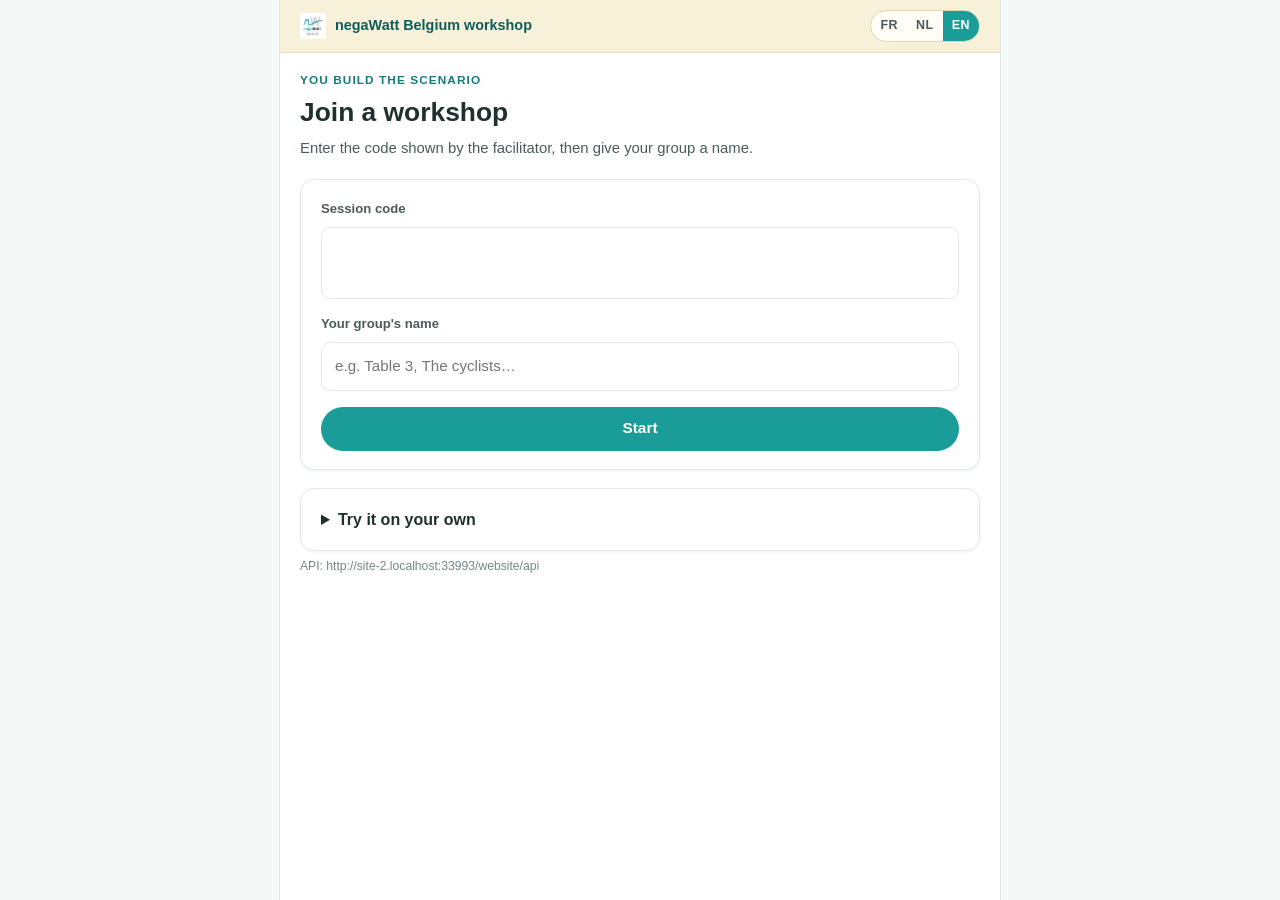
==== website/workshop/index.html @ fb5ac057 "Add the interactive workshop module (inland mobility proof of concept) Turns the read-only hypothesi" ====
<!-- negaWatt Belgium — workshop entry point: join by code, or create a session. -->
<meta charset="utf-8">
<meta name="viewport" content="width=device-width, initial-scale=1, viewport-fit=cover">
<meta name="robots" content="noindex, nofollow">
<title>Atelier négaWatt — négaWatt Belgium workshop</title>
<link rel="stylesheet" href="../assets/css/styles.css">
<link rel="stylesheet" href="../assets/css/workshop.css">

<body class="ws-body">
<div class="ws-shell">

  <div class="ws-topbar">
    <span class="ws-topbar__brand">
      <img src="../assets/img/nW_BE_logo_square.png" alt="négaWatt Belgium">
      <span data-ui="app.title"></span>
    </span>
    <span class="ws-topbar__spacer"></span>
    <div class="ws-lang" id="lang-switch" role="group"></div>
  </div>

  <main class="ws-main">

    <div>
      <p class="ws-eyebrow" data-ui="app.tagline"></p>
      <h1 class="ws-question" data-ui="join.title"></h1>
      <p class="ws-subtitle" data-ui="join.lead"></p>
    </div>

    <div class="ws-panel">
      <div class="ws-field">
        <label for="code" data-ui="join.codeLabel"></label>
        <input class="ws-input ws-code" id="code" maxlength="8" autocapitalize="characters"
               autocomplete="off" spellcheck="false" inputmode="text"
               style="text-align:center">
      </div>
      <div class="ws-field" style="margin-top:14px">
        <label for="name" data-ui="join.groupLabel"></label>
        <input class="ws-input" id="name" maxlength="80" autocomplete="off">
      </div>
      <p class="ws-note ws-note--warn ws-hidden" id="error" style="margin-top:14px"></p>
      <button class="ws-btn" id="btn-join" style="margin-top:16px;width:100%"
              data-ui="join.start"></button>
    </div>

    <details class="ws-panel">
      <summary style="cursor:pointer;font-weight:700" data-ui="join.solo"></summary>
      <p class="ws-help" style="margin-top:10px" data-ui="join.soloHint"></p>
      <div class="ws-field" style="margin-top:10px">
        <label for="solo-topic" data-ui="facil.topic"></label>
        <select class="ws-input" id="solo-topic"></select>
      </div>
      <button class="ws-btn ws-btn--ghost" id="btn-solo"
              style="margin-top:12px;width:100%" data-ui="join.solo"></button>
    </details>

    <p class="ws-help" id="api-note"></p>

  </main>
</div>

<script src="../data/levers_transport.js"></script>
<script src="../data/workshop_content.js"></script>
<script src="../assets/js/workshop/i18n.js"></script>
<script src="../assets/js/workshop/api.js"></script>
<script src="../assets/js/workshop/join.js"></script>
</body>
---- website/assets/css/styles.css ----
/* ==========================================================================
   negaWatt Belgium — Sufficiency hypotheses website
   Single stylesheet. Edit CSS variables below to re-theme the whole site.
   ========================================================================== */

:root {
  /* Brand palette (sampled from the negaWatt Belgium website) */
  --nw-teal:        #1a9c98;
  --nw-teal-dark:   #137c79;
  --nw-teal-darker: #0d5d5b;
  --nw-cream:       #f6f1d8;
  --nw-mint:        #d9ece4;
  --nw-mint-soft:   #eef6f1;

  /* Functional colours */
  --ink:        #20302f;
  --ink-soft:   #4a5b5a;
  --muted:      #768584;
  --line:       #e3e8e6;
  --bg:         #ffffff;
  --bg-alt:     #f4f8f6;

  /* Change badges */
  --down:       #1f9d57;   /* a reduction (good for sufficiency) */
  --down-bg:    #e5f5ec;
  --up:         #c0612a;   /* an increase */
  --up-bg:      #fbeede;
  --flat:       #5a6b6a;
  --flat-bg:    #eceeed;

  /* Layout */
  --maxw:       1120px;
  --radius:     14px;
  --radius-sm:  9px;
  --shadow:     0 1px 2px rgba(13, 93, 91, 0.06), 0 8px 24px rgba(13, 93, 91, 0.08);
  --shadow-sm:  0 1px 3px rgba(13, 93, 91, 0.08);

  --font: "Inter", "Segoe UI", -apple-system, BlinkMacSystemFont, Roboto, Helvetica, Arial, sans-serif;
}

/* ------------------------------ Base ------------------------------------- */
* { box-sizing: border-box; }

html { scroll-behavior: smooth; scroll-padding-top: 130px; }

body {
  margin: 0;
  font-family: var(--font);
  color: var(--ink);
  background: var(--bg);
  line-height: 1.6;
  -webkit-font-smoothing: antialiased;
}

h1, h2, h3, h4 { line-height: 1.25; color: var(--ink); font-weight: 700; }
h1 { font-size: clamp(1.9rem, 4vw, 2.8rem); margin: 0 0 .4em; }
h2 { font-size: clamp(1.5rem, 3vw, 2rem); margin: 1.6em 0 .6em; }
h3 { font-size: 1.2rem; margin: 0 0 .4em; }

a { color: var(--nw-teal-dark); text-decoration: none; }
a:hover { color: var(--nw-teal-darker); text-decoration: underline; }

p { margin: 0 0 1em; }

.container { max-width: var(--maxw); margin: 0 auto; padding: 0 24px; }

.muted { color: var(--muted); }
.small { font-size: .88rem; }
.center { text-align: center; }

/* ------------------------------ Header ----------------------------------- */
.site-header { position: sticky; top: 0; z-index: 50; }

.header-bar {
  background: var(--nw-teal);
  color: #fff;
  text-align: center;
  font-size: .92rem;
  padding: 8px 16px;
}
.header-bar a { color: #fff; font-weight: 600; text-decoration: underline; }

.header-main {
  background: var(--nw-cream);
  border-bottom: 1px solid #e8e1bf;
}
.header-main .container {
  display: flex;
  align-items: center;
  justify-content: space-between;
  gap: 24px;
  min-height: 76px;
}
.brand { display: flex; align-items: center; gap: 12px; }
.brand img { height: 46px; width: auto; display: block; }

.nav { display: flex; align-items: center; gap: 6px; flex-wrap: wrap; }
.nav a {
  color: var(--ink);
  font-weight: 600;
  font-size: .94rem;
  padding: 8px 12px;
  border-radius: 8px;
  text-decoration: none;
  transition: background .15s, color .15s;
}
.nav a:hover { background: rgba(26, 156, 152, .12); color: var(--nw-teal-darker); }
.nav a.active { background: var(--nw-teal); color: #fff; }

.nav-toggle {
  display: none;
  background: none; border: 0; cursor: pointer;
  font-size: 1.6rem; color: var(--ink); padding: 4px 8px;
}

@media (max-width: 820px) {
  .nav-toggle { display: block; }
  .nav {
    display: none;
    position: absolute; left: 0; right: 0; top: 100%;
    flex-direction: column; align-items: stretch;
    background: var(--nw-cream);
    border-bottom: 1px solid #e8e1bf;
    padding: 8px 16px 16px;
    gap: 2px;
  }
  .nav.open { display: flex; }
  .header-main .container { position: relative; }
}

/* ------------------------------ Hero ------------------------------------- */
.hero {
  background: linear-gradient(160deg, var(--nw-mint) 0%, var(--nw-mint-soft) 60%, #fff 100%);
  padding: 64px 0 56px;
  border-bottom: 1px solid var(--line);
}
.hero .eyebrow {
  text-transform: uppercase;
  letter-spacing: .14em;
  font-size: .8rem;
  font-weight: 700;
  color: var(--nw-teal-dark);
  margin-bottom: 12px;
}
.hero p.lead { font-size: 1.2rem; color: var(--ink-soft); max-width: 720px; }

.hero-actions { display: flex; gap: 14px; flex-wrap: wrap; margin-top: 28px; }

/* Sector / page header (lighter than hero) */
.page-head {
  background: linear-gradient(160deg, var(--nw-mint-soft), #fff);
  padding: 48px 0 36px;
  border-bottom: 1px solid var(--line);
}
.page-head .eyebrow {
  text-transform: uppercase; letter-spacing: .14em; font-size: .78rem;
  font-weight: 700; color: var(--nw-teal-dark); margin-bottom: 10px;
}
.page-head p.lead { font-size: 1.1rem; color: var(--ink-soft); max-width: 760px; }

/* ------------------------------ Buttons ---------------------------------- */
.btn {
  display: inline-flex; align-items: center; gap: 8px;
  background: var(--nw-teal); color: #fff;
  font-weight: 600; font-size: .95rem;
  padding: 11px 20px; border-radius: 999px;
  border: 1px solid transparent; cursor: pointer;
  transition: background .15s, transform .05s, box-shadow .15s;
  text-decoration: none;
}
.btn:hover { background: var(--nw-teal-dark); color: #fff; text-decoration: none; box-shadow: var(--shadow-sm); }
.btn:active { transform: translateY(1px); }
.btn.secondary { background: #fff; color: var(--nw-teal-dark); border-color: var(--nw-teal); }
.btn.secondary:hover { background: var(--nw-mint-soft); color: var(--nw-teal-darker); }
.btn .icon { width: 18px; height: 18px; }

/* ------------------------------ Sections --------------------------------- */
section.block { padding: 48px 0; }
section.block.alt { background: var(--bg-alt); border-top: 1px solid var(--line); border-bottom: 1px solid var(--line); }

.section-intro { max-width: 760px; margin-bottom: 8px; }

/* ------------------------------ Sector cards (landing) ------------------- */
.grid { display: grid; gap: 22px; }
.grid.cols-2 { grid-template-columns: repeat(2, 1fr); }
.grid.cols-3 { grid-template-columns: repeat(3, 1fr); }
.grid.cols-4 { grid-template-columns: repeat(4, 1fr); }
@media (max-width: 900px) { .grid.cols-3, .grid.cols-4 { grid-template-columns: repeat(2, 1fr); } }
@media (max-width: 600px) { .grid.cols-2, .grid.cols-3, .grid.cols-4 { grid-template-columns: 1fr; } }

.sector-card {
  display: block;
  background: #fff;
  border: 1px solid var(--line);
  border-radius: var(--radius);
  padding: 26px 24px;
  box-shadow: var(--shadow-sm);
  transition: transform .12s, box-shadow .15s, border-color .15s;
  text-decoration: none; color: inherit;
}
.sector-card:hover {
  transform: translateY(-3px);
  box-shadow: var(--shadow);
  border-color: var(--nw-teal);
  text-decoration: none;
}
.sector-card .sicon {
  width: 52px; height: 52px; border-radius: 12px;
  background: var(--nw-mint); color: var(--nw-teal-dark);
  display: flex; align-items: center; justify-content: center;
  margin-bottom: 16px;
}
.sector-card .sicon svg { width: 28px; height: 28px; }
.sector-card h3 { margin-bottom: 6px; }
.sector-card p { color: var(--ink-soft); margin: 0 0 14px; font-size: .95rem; }
.sector-card .count {
  font-size: .8rem; font-weight: 700; color: var(--nw-teal-dark);
  text-transform: uppercase; letter-spacing: .06em;
}

/* ------------------------------ Sub-nav (in-page anchors) ---------------- */
.subnav {
  position: sticky; top: 130px; z-index: 20;
  background: rgba(255,255,255,.92);
  backdrop-filter: blur(6px);
  border: 1px solid var(--line);
  border-radius: 999px;
  padding: 8px 10px;
  display: flex; gap: 6px; flex-wrap: wrap;
  margin: 22px 0 8px;
  box-shadow: var(--shadow-sm);
}
.subnav a {
  font-size: .85rem; font-weight: 600; color: var(--ink-soft);
  padding: 6px 12px; border-radius: 999px; text-decoration: none;
}
.subnav a:hover { background: var(--nw-mint-soft); color: var(--nw-teal-darker); }

/* ------------------------------ Hypothesis cards ------------------------- */
.hyp-grid { display: grid; grid-template-columns: repeat(2, 1fr); gap: 22px; }
@media (max-width: 860px) { .hyp-grid { grid-template-columns: 1fr; } }

.hyp-card {
  background: #fff;
  border: 1px solid var(--line);
  border-radius: var(--radius);
  padding: 22px 22px 18px;
  box-shadow: var(--shadow-sm);
  scroll-margin-top: 200px;
  display: flex; flex-direction: column;
}
.hyp-card__head { display: flex; align-items: flex-start; gap: 14px; margin-bottom: 6px; }
.hyp-card__icon {
  flex: 0 0 auto;
  width: 44px; height: 44px; border-radius: 10px;
  background: var(--nw-mint); color: var(--nw-teal-dark);
  display: flex; align-items: center; justify-content: center;
}
.hyp-card__icon svg { width: 24px; height: 24px; }
.hyp-card__title { flex: 1; }
.hyp-card__title h3 { margin: 0; font-size: 1.12rem; }
.hyp-card__cat {
  font-size: .74rem; font-weight: 700; text-transform: uppercase;
  letter-spacing: .06em; color: var(--muted);
}

/* The value strip: 2019 -> 2050 with a change badge */
.hyp-values {
  display: flex; align-items: stretch; gap: 10px;
  margin: 14px 0 6px;
}
.val-box {
  flex: 1; text-align: center;
  background: var(--bg-alt);
  border: 1px solid var(--line);
  border-radius: var(--radius-sm);
  padding: 10px 8px;
}
.val-box .yr { font-size: .72rem; font-weight: 700; color: var(--muted); letter-spacing: .04em; }
.val-box .num { font-size: 1.5rem; font-weight: 800; color: var(--ink); line-height: 1.1; }
.val-box .unit { font-size: .74rem; color: var(--ink-soft); }
.val-arrow { display: flex; align-items: center; color: var(--muted); font-size: 1.3rem; }

.badge {
  display: inline-flex; align-items: center; gap: 5px;
  align-self: center;
  font-size: .82rem; font-weight: 800;
  padding: 5px 11px; border-radius: 999px;
  white-space: nowrap;
}
.badge.down { color: var(--down); background: var(--down-bg); }
.badge.up   { color: var(--up);   background: var(--up-bg); }
.badge.flat { color: var(--flat); background: var(--flat-bg); }

.hyp-chart { width: 100%; height: 150px; margin: 8px 0 4px; }

.hyp-card__body { color: var(--ink-soft); font-size: .95rem; }
.hyp-card__body p:last-child { margin-bottom: 0; }

/* Debate / feasibility callout */
.debate {
  margin-top: 14px;
  background: #fbf6ec;
  border: 1px solid #efe2c4;
  border-left: 4px solid #e0a93b;
  border-radius: var(--radius-sm);
  padding: 12px 14px;
  font-size: .9rem; color: #6c5526;
}
.debate strong { color: #8a6a1f; }
.debate .label {
  display: inline-flex; align-items: center; gap: 6px;
  font-weight: 800; text-transform: uppercase; letter-spacing: .05em;
  font-size: .72rem; color: #b07d1c; margin-bottom: 4px;
}

.hyp-card__foot {
  margin-top: 14px; padding-top: 12px; border-top: 1px dashed var(--line);
  display: flex; justify-content: space-between; align-items: center; gap: 10px;
  font-size: .85rem;
}
.hyp-card__foot .ref { color: var(--muted); }
.hyp-card__foot a { font-weight: 600; }

/* ------------------------------ Big sector chart ------------------------- */
.figure {
  background: #fff; border: 1px solid var(--line);
  border-radius: var(--radius); padding: 18px; box-shadow: var(--shadow-sm);
}
.figure h3 { margin-bottom: 4px; }
.figure .fig-note { color: var(--muted); font-size: .85rem; margin-bottom: 10px; }
.figure .plot { width: 100%; height: 360px; }

/* ------------------------------ Callouts / notes ------------------------- */
.note {
  background: var(--nw-mint-soft);
  border: 1px solid var(--line);
  border-left: 4px solid var(--nw-teal);
  border-radius: var(--radius-sm);
  padding: 14px 16px;
}

.stub-banner {
  background: var(--nw-cream);
  border: 1px dashed #d9cf9a;
  border-radius: var(--radius-sm);
  padding: 14px 16px; color: #6f6433; font-size: .92rem;
}

/* ------------------------------ Footer ----------------------------------- */
.site-footer {
  background: var(--nw-teal-darker);
  color: #d7ecea;
  padding: 40px 0 28px;
  margin-top: 56px;
}
.site-footer a { color: #fff; }
.site-footer .container { display: flex; flex-wrap: wrap; gap: 28px; justify-content: space-between; }
.site-footer h4 { color: #fff; font-size: .95rem; margin: 0 0 10px; text-transform: uppercase; letter-spacing: .06em; }
.site-footer ul { list-style: none; margin: 0; padding: 0; }
.site-footer li { margin-bottom: 6px; font-size: .92rem; }
.site-footer .foot-brand img { height: 42px; margin-bottom: 10px; background: #fff; padding: 6px 10px; border-radius: 8px; }
.site-footer .copyright { width: 100%; border-top: 1px solid rgba(255,255,255,.15); margin-top: 18px; padding-top: 16px; font-size: .82rem; color: #a9d2cf; }

/* ------------------------------ Utilities -------------------------------- */
.mt-0 { margin-top: 0; }
.mb-0 { margin-bottom: 0; }
.hidden { display: none !important; }
.ico { width: 1.2em; height: 1.2em; vertical-align: -0.2em; }
.data-missing { opacity: .92; }
---- website/assets/css/workshop.css ----
/* ==========================================================================
   negaWatt Belgium — interactive workshop
   Loaded after styles.css and reusing its :root variables. The workshop pages
   deliberately do NOT load nav.js: they are a focused, phone-first app, not
   pages of the public site, so they carry their own minimal chrome and are free
   of the site header's 130px sticky offset.
   ========================================================================== */

:root {
  --ws-amber:      #c0612a;
  --ws-amber-soft: #fbeede;
  --ws-shadow-up:  0 -1px 12px rgba(13, 93, 91, .07);
  --ws-tap:        44px;            /* minimum comfortable touch target */
}

/* ------------------------------------------------------------------ shell */
.ws-body {
  background: var(--bg-alt);
  margin: 0;
}
.ws-shell {
  display: flex;
  flex-direction: column;
  min-height: 100vh;
  min-height: 100dvh;
  max-width: 720px;
  margin: 0 auto;
  background: var(--bg);
  box-shadow: 0 0 0 1px var(--line);
}
.ws-wide { max-width: 1180px; }

.ws-main {
  flex: 1 1 auto;
  padding: 18px 20px 24px;
}
.ws-main > * + * { margin-top: 18px; }

/* ----------------------------------------------------------------- topbar */
.ws-topbar {
  position: sticky;
  top: 0;
  z-index: 20;
  display: flex;
  align-items: center;
  gap: 12px;
  padding: 10px 20px;
  background: var(--nw-cream);
  border-bottom: 1px solid #e8e1bf;
}
.ws-topbar__brand {
  display: flex;
  align-items: center;
  gap: 9px;
  font-weight: 800;
  font-size: .9rem;
  color: var(--nw-teal-darker);
  text-decoration: none;
  white-space: nowrap;
}
.ws-topbar__brand img { height: 26px; width: auto; display: block; }
.ws-topbar__spacer { flex: 1 1 auto; }

.ws-lang {
  display: inline-flex;
  border: 1px solid #ded7b4;
  border-radius: 999px;
  overflow: hidden;
  background: #fffdf5;
}
.ws-lang button {
  border: 0;
  background: none;
  cursor: pointer;
  font: inherit;
  font-size: .78rem;
  font-weight: 700;
  text-transform: uppercase;
  letter-spacing: .04em;
  color: var(--ink-soft);
  padding: 5px 9px;
  min-width: 34px;
}
.ws-lang button[aria-pressed="true"] {
  background: var(--nw-teal);
  color: #fff;
}

.ws-badge {
  font-size: .74rem;
  font-weight: 700;
  padding: 4px 9px;
  border-radius: 999px;
  background: var(--nw-mint);
  color: var(--nw-teal-darker);
  white-space: nowrap;
}
.ws-badge--warn { background: var(--ws-amber-soft); color: #8a4419; }
.ws-badge--quiet { background: #eceeed; color: var(--muted); }

/* --------------------------------------------------------------- progress */
.ws-progress {
  display: flex;
  align-items: center;
  gap: 6px;
}
.ws-progress__dot {
  width: 9px;
  height: 9px;
  border-radius: 50%;
  background: #dfe6e4;
  border: 0;
  padding: 0;
  cursor: pointer;
  transition: background .15s, transform .15s;
}
.ws-progress__dot[data-state="answered"] { background: var(--nw-teal); }
.ws-progress__dot[data-state="current"] {
  background: var(--ws-amber);
  transform: scale(1.45);
}
.ws-progress__label {
  font-size: .78rem;
  color: var(--muted);
  font-weight: 600;
  white-space: nowrap;
}

/* --------------------------------------------------------------- question */
.ws-eyebrow {
  font-size: .74rem;
  font-weight: 800;
  text-transform: uppercase;
  letter-spacing: .09em;
  color: var(--nw-teal-dark);
  margin: 0 0 6px;
}
.ws-question {
  font-size: clamp(1.25rem, 4.4vw, 1.65rem);
  line-height: 1.25;
  font-weight: 800;
  margin: 0 0 8px;
  color: var(--ink);
}
.ws-subtitle {
  margin: 0;
  color: var(--ink-soft);
  font-size: .93rem;
}

/* ------------------------------------------------------------------ chart */
.ws-chart {
  background: linear-gradient(180deg, var(--nw-mint-soft), #fff 70%);
  border: 1px solid var(--line);
  border-radius: var(--radius);
  padding: 10px 8px 4px;
}
.ws-chart__legend {
  display: flex;
  flex-wrap: wrap;
  gap: 4px 14px;
  padding: 0 8px 6px;
  font-size: .74rem;
  color: var(--muted);
}
.ws-chart__legend span { display: inline-flex; align-items: center; gap: 5px; }
.ws-chart__legend i {
  width: 16px; height: 0;
  border-top: 2.5px solid currentColor;
  display: inline-block;
}
.ws-chart__legend .obs { color: var(--nw-teal); }
.ws-chart__legend .you { color: var(--ws-amber); }
.ws-chart__legend .nw { color: var(--nw-teal-dark); }
.ws-chart__note {
  margin: 0;
  padding: 2px 8px 4px;
  font-size: .72rem;
  color: var(--muted);
}

/* ----------------------------------------------------------------- slider */
.ws-slider { padding: 2px 2px 0; }
.ws-slider__hint {
  font-size: .85rem;
  color: var(--nw-teal-dark);
  font-weight: 600;
  margin: 0 0 10px;
  display: flex;
  align-items: center;
  gap: 7px;
}
.ws-slider__hint::before { content: "↔"; font-size: 1.15rem; line-height: 1; }
.ws-slider.is-answered .ws-slider__hint { display: none; }

.ws-slider input[type="range"] {
  -webkit-appearance: none;
  appearance: none;
  width: 100%;
  height: var(--ws-tap);
  background: none;
  margin: 0;
  cursor: pointer;
}
.ws-slider input[type="range"]:focus { outline: none; }
.ws-slider input[type="range"]:focus-visible::-webkit-slider-thumb {
  box-shadow: 0 0 0 4px rgba(192, 97, 42, .3);
}
.ws-slider input[type="range"]::-webkit-slider-runnable-track {
  height: 8px;
  border-radius: 999px;
  background: #e4eae8;
}
.ws-slider input[type="range"]::-moz-range-track {
  height: 8px;
  border-radius: 999px;
  background: #e4eae8;
}
.ws-slider input[type="range"]::-webkit-slider-thumb {
  -webkit-appearance: none;
  width: 30px; height: 30px;
  margin-top: -11px;
  border-radius: 50%;
  background: var(--ws-amber);
  border: 3px solid #fff;
  box-shadow: 0 1px 4px rgba(0, 0, 0, .22);
}
.ws-slider input[type="range"]::-moz-range-thumb {
  width: 24px; height: 24px;
  border-radius: 50%;
  background: var(--ws-amber);
  border: 3px solid #fff;
  box-shadow: 0 1px 4px rgba(0, 0, 0, .22);
}
.ws-slider:not(.is-answered) input[type="range"]::-webkit-slider-thumb {
  background: #b6c2c0;                     /* unset: never suggest a default */
}
.ws-slider:not(.is-answered) input[type="range"]::-moz-range-thumb {
  background: #b6c2c0;
}
.ws-slider__scale {
  display: flex;
  justify-content: space-between;
  font-size: .74rem;
  color: var(--muted);
  padding: 0 2px;
}

/* ---------------------------------------------------------------- readout */
.ws-readout {
  display: flex;
  align-items: baseline;
  flex-wrap: wrap;
  gap: 4px 10px;
  padding: 14px 16px;
  border-radius: var(--radius);
  background: var(--ws-amber-soft);
  border: 1px solid #f0dcc0;
}
.ws-readout.is-empty { background: #f2f5f4; border-color: var(--line); }
.ws-readout__num {
  font-size: 2rem;
  font-weight: 800;
  line-height: 1;
  color: #8a4419;
  font-variant-numeric: tabular-nums;
}
.ws-readout.is-empty .ws-readout__num { color: var(--muted); font-size: 1.15rem; }
.ws-readout__unit { font-size: .95rem; font-weight: 700; color: #8a4419; }
.ws-readout.is-empty .ws-readout__unit { display: none; }
.ws-readout__tangible {
  flex: 1 0 100%;
  font-size: .88rem;
  color: #6c5526;
  margin: 0;
}

/* --------------------------------------------------------------- leverage */
.ws-leverage {
  border: 1px solid var(--line);
  border-left: 4px solid var(--nw-teal);
  border-radius: var(--radius-sm);
  padding: 12px 15px;
  background: var(--nw-mint-soft);
}
.ws-leverage__label {
  font-size: .72rem;
  font-weight: 800;
  text-transform: uppercase;
  letter-spacing: .07em;
  color: var(--nw-teal-darker);
  margin: 0 0 5px;
}
.ws-leverage__value {
  margin: 0;
  font-weight: 700;
  font-size: 1rem;
  color: var(--ink);
  font-variant-numeric: tabular-nums;
}
.ws-leverage__delta { margin: 3px 0 0; font-size: .88rem; font-weight: 700; }
.ws-leverage__delta[data-dir="up"] { color: var(--up); }
.ws-leverage__delta[data-dir="down"] { color: var(--down); }
.ws-leverage__delta[data-dir="flat"] { color: var(--flat); }
.ws-leverage__caveat { margin: 7px 0 0; font-size: .74rem; color: var(--muted); }
.ws-leverage.is-hidden .ws-leverage__value,
.ws-leverage.is-hidden .ws-leverage__delta { color: var(--muted); font-weight: 600; }

/* ------------------------------------------------------------------ facts */
.ws-facts h2 {
  font-size: .78rem;
  font-weight: 800;
  text-transform: uppercase;
  letter-spacing: .08em;
  color: var(--muted);
  margin: 0 0 10px;
}
.ws-facts__grid {
  display: grid;
  gap: 10px;
  grid-template-columns: 1fr;
}
@media (min-width: 620px) {
  .ws-facts__grid { grid-template-columns: 1fr 1fr; }
}
.ws-fact {
  border: 1px solid var(--line);
  border-radius: var(--radius-sm);
  padding: 12px 14px;
  background: #fff;
  box-shadow: var(--shadow-sm);
}
.ws-fact__kind {
  display: inline-block;
  font-size: .68rem;
  font-weight: 800;
  text-transform: uppercase;
  letter-spacing: .07em;
  padding: 3px 8px;
  border-radius: 999px;
  margin-bottom: 7px;
  background: var(--nw-mint);
  color: var(--nw-teal-darker);
}
.ws-fact[data-kind="trend"] .ws-fact__kind { background: #e3edfa; color: #2d5b8e; }
.ws-fact[data-kind="benchmark"] .ws-fact__kind { background: #eae6f8; color: #55418f; }
.ws-fact[data-kind="tangible"] .ws-fact__kind { background: #e5f5ec; color: #17724a; }
.ws-fact[data-kind="caution"] .ws-fact__kind { background: #fbf0dd; color: #8a5b12; }
.ws-fact__text { margin: 0; font-size: .9rem; color: var(--ink-soft); }
.ws-fact__source {
  margin: 8px 0 0;
  font-size: .72rem;
  color: var(--muted);
}
.ws-fact__source a { color: var(--nw-teal-dark); }

/* ------------------------------------------------------------- confidence */
.ws-field > label,
.ws-field > .ws-field__label {
  display: block;
  font-size: .82rem;
  font-weight: 700;
  color: var(--ink-soft);
  margin: 0 0 8px;
}
.ws-segmented {
  display: grid;
  grid-template-columns: repeat(3, 1fr);
  gap: 8px;
}
.ws-segmented button {
  min-height: var(--ws-tap);
  border: 1px solid var(--line);
  border-radius: var(--radius-sm);
  background: #fff;
  font: inherit;
  font-size: .86rem;
  font-weight: 700;
  color: var(--ink-soft);
  cursor: pointer;
  transition: background .12s, border-color .12s, color .12s;
}
.ws-segmented button:hover { border-color: var(--nw-teal); }
.ws-segmented button[aria-pressed="true"] {
  background: var(--nw-teal);
  border-color: var(--nw-teal);
  color: #fff;
}
.ws-input, .ws-textarea {
  width: 100%;
  min-height: var(--ws-tap);
  border: 1px solid var(--line);
  border-radius: var(--radius-sm);
  padding: 11px 13px;
  font: inherit;
  font-size: .95rem;
  color: var(--ink);
  background: #fff;
}
.ws-textarea { min-height: 74px; resize: vertical; }
.ws-input:focus, .ws-textarea:focus {
  outline: none;
  border-color: var(--nw-teal);
  box-shadow: 0 0 0 3px rgba(26, 156, 152, .16);
}
.ws-help { margin: 6px 0 0; font-size: .76rem; color: var(--muted); }

/* ----------------------------------------------------------------- footer */
.ws-actions {
  position: sticky;
  bottom: 0;
  z-index: 20;
  display: flex;
  gap: 10px;
  padding: 12px 20px;
  background: rgba(255, 255, 255, .96);
  backdrop-filter: blur(6px);
  border-top: 1px solid var(--line);
  box-shadow: var(--ws-shadow-up);
}
.ws-btn {
  flex: 1 1 auto;
  min-height: var(--ws-tap);
  border: 0;
  border-radius: 999px;
  font: inherit;
  font-size: .96rem;
  font-weight: 800;
  cursor: pointer;
  padding: 0 20px;
  background: var(--nw-teal);
  color: #fff;
  transition: background .15s, opacity .15s;
}
.ws-btn:hover { background: var(--nw-teal-dark); }
.ws-btn[disabled] { opacity: .45; cursor: not-allowed; }
.ws-btn--ghost {
  flex: 0 0 auto;
  background: #fff;
  color: var(--ink-soft);
  box-shadow: inset 0 0 0 1px var(--line);
}
.ws-btn--ghost:hover { background: var(--bg-alt); color: var(--ink); }
.ws-btn--amber { background: var(--ws-amber); }
.ws-btn--amber:hover { background: #a24f20; }

/* ------------------------------------------------------------------ panels */
.ws-panel {
  border: 1px solid var(--line);
  border-radius: var(--radius);
  padding: 18px 20px;
  background: #fff;
  box-shadow: var(--shadow-sm);
}
.ws-panel h1 { font-size: 1.4rem; margin: 0 0 8px; }
.ws-panel h2 { font-size: 1.05rem; margin: 0 0 8px; }
.ws-note {
  background: var(--nw-mint-soft);
  border-left: 4px solid var(--nw-teal);
  border-radius: var(--radius-sm);
  padding: 12px 15px;
  font-size: .9rem;
  color: var(--ink-soft);
}
.ws-note--warn {
  background: var(--ws-amber-soft);
  border-left-color: #e0a93b;
  color: #6c5526;
}
.ws-code {
  font-family: ui-monospace, SFMono-Regular, Menlo, monospace;
  font-size: 1.9rem;
  font-weight: 800;
  letter-spacing: .18em;
  color: var(--nw-teal-darker);
}

/* ------------------------------------------------------------------ reveal */
.ws-reveal__head { display: flex; align-items: baseline; gap: 12px; flex-wrap: wrap; }
.ws-dots { margin-top: 6px; }
.ws-stat {
  display: flex;
  gap: 22px;
  flex-wrap: wrap;
  font-size: .88rem;
  color: var(--ink-soft);
}
.ws-stat b { display: block; font-size: 1.3rem; color: var(--ink); font-weight: 800; }
.ws-quote {
  border-left: 3px solid var(--nw-mint);
  padding: 2px 0 2px 12px;
  margin: 0 0 10px;
  font-size: .92rem;
  color: var(--ink-soft);
}
.ws-quote cite { display: block; font-size: .76rem; color: var(--muted); font-style: normal; }

.ws-nw-marker { animation: ws-drop .55s cubic-bezier(.2, 1.3, .4, 1) both; }
@keyframes ws-drop {
  from { opacity: 0; transform: translateY(-18px); }
  to   { opacity: 1; transform: translateY(0); }
}
.ws-dot { animation: ws-pop .4s ease-out both; }
@keyframes ws-pop {
  from { opacity: 0; transform: scale(.4); }
  to   { opacity: 1; transform: scale(1); }
}
@media (prefers-reduced-motion: reduce) {
  .ws-nw-marker, .ws-dot { animation: none; }
}

.ws-table { width: 100%; border-collapse: collapse; font-size: .88rem; }
.ws-table th, .ws-table td {
  text-align: left;
  padding: 8px 10px;
  border-bottom: 1px solid var(--line);
}
.ws-table th { font-size: .74rem; text-transform: uppercase; letter-spacing: .06em; color: var(--muted); }
.ws-table td.num { text-align: right; font-variant-numeric: tabular-nums; }
.ws-scroll { overflow-x: auto; }

.ws-hidden { display: none !important; }

/* ==========================================================================
   Printable fact cards (cards.html)
   One A5 card per lever, two to an A4 sheet in portrait. The facts are the same
   ones the participant sees on screen — the paper is for the table discussion.
   ========================================================================== */
.ws-cards { max-width: 1180px; margin: 0 auto; padding: 20px; }
.ws-cards__toolbar {
  display: flex; gap: 12px; flex-wrap: wrap; align-items: center;
  margin-bottom: 18px;
}

.ws-card {
  border: 1.5px solid var(--nw-teal);
  border-radius: var(--radius);
  padding: 16px 18px;
  background: #fff;
  break-inside: avoid;
  display: flex;
  flex-direction: column;
  gap: 10px;
}
.ws-card__head {
  display: flex; justify-content: space-between; align-items: flex-start; gap: 12px;
  border-bottom: 1px solid var(--line); padding-bottom: 8px;
}
.ws-card__n {
  font-size: .72rem; font-weight: 800; letter-spacing: .08em; text-transform: uppercase;
  color: var(--nw-teal-dark); white-space: nowrap;
}
.ws-card__q { font-size: 1.02rem; font-weight: 800; margin: 0; line-height: 1.25; }
.ws-card__sub { font-size: .78rem; color: var(--ink-soft); margin: 4px 0 0; }
.ws-card__anchor {
  display: flex; gap: 16px; flex-wrap: wrap; font-size: .8rem; color: var(--ink-soft);
  background: var(--nw-mint-soft); border-radius: var(--radius-sm); padding: 8px 12px;
}
.ws-card__anchor b { display: block; font-size: 1.1rem; color: var(--ink); }
.ws-card__facts { display: grid; gap: 8px; }
.ws-card__fact { font-size: .8rem; color: var(--ink-soft); }
.ws-card__fact b {
  display: inline-block; font-size: .66rem; text-transform: uppercase;
  letter-spacing: .07em; color: var(--nw-teal-darker); margin-right: 6px;
}
.ws-card__fact cite { display: block; font-size: .68rem; color: var(--muted); font-style: normal; }
.ws-card__foot {
  margin-top: auto; border-top: 1px dashed var(--line); padding-top: 8px;
  display: flex; justify-content: space-between; align-items: baseline; gap: 10px;
  font-size: .74rem; color: var(--muted);
}
.ws-card__code { font-weight: 800; letter-spacing: .14em; color: var(--nw-teal-darker); }
.ws-card__scale { font-size: .72rem; color: var(--muted); }

.ws-cards__grid { display: grid; gap: 14px; grid-template-columns: 1fr; }
@media (min-width: 820px) {
  .ws-cards__grid { grid-template-columns: 1fr 1fr; }
}

@media print {
  @page { size: A4 portrait; margin: 10mm; }
  body { background: #fff; }
  .ws-cards { padding: 0; max-width: none; }
  .ws-cards__toolbar, .ws-topbar { display: none !important; }
  .ws-cards__grid { grid-template-columns: 1fr; gap: 0; }

  /* Roughly A5, two to an A4 page. `min-height` rather than a fixed height on
     purpose: measured at print width the tallest card needs ~134mm, and a fixed
     133mm silently cut a fact off the bottom of six cards out of eight. Letting a
     long card grow costs a little paper; clipping costs the participants a fact.
     `break-inside: avoid` keeps each card whole and lets the browser pack the
     pages, which also avoids the blank pages a forced break-after produced. */
  .ws-card {
    min-height: 128mm;
    height: auto;
    box-sizing: border-box;
    margin: 0 0 6mm;
    padding: 12px 14px;
    gap: 6px;
    line-height: 1.4;
    border-color: #137c79;
    box-shadow: none;
    break-inside: avoid;
    page-break-inside: avoid;
  }
  .ws-card__q { font-size: 11pt; }
  .ws-card__sub { font-size: 8pt; }
  .ws-card__facts { gap: 6px; }
  .ws-card__fact { font-size: 8.5pt; line-height: 1.4; }
  .ws-card__fact cite { font-size: 6.5pt; }
  .ws-card__anchor { padding: 6px 10px; }
  a { color: inherit; text-decoration: none; }
}

/* Who this device is answering as, with a one-tap rename. Server-assigned names
   are fine for a remote session; in a room a group wants to be "Table 3". */
.ws-identity {
  display: flex;
  align-items: baseline;
  gap: 10px;
  font-size: .84rem;
  font-weight: 700;
  color: var(--nw-teal-darker);
}
.ws-linkbtn {
  border: 0;
  background: none;
  padding: 0;
  font: inherit;
  font-size: .78rem;
  font-weight: 600;
  color: var(--muted);
  text-decoration: underline;
  cursor: pointer;
}
.ws-linkbtn:hover { color: var(--nw-teal-dark); }
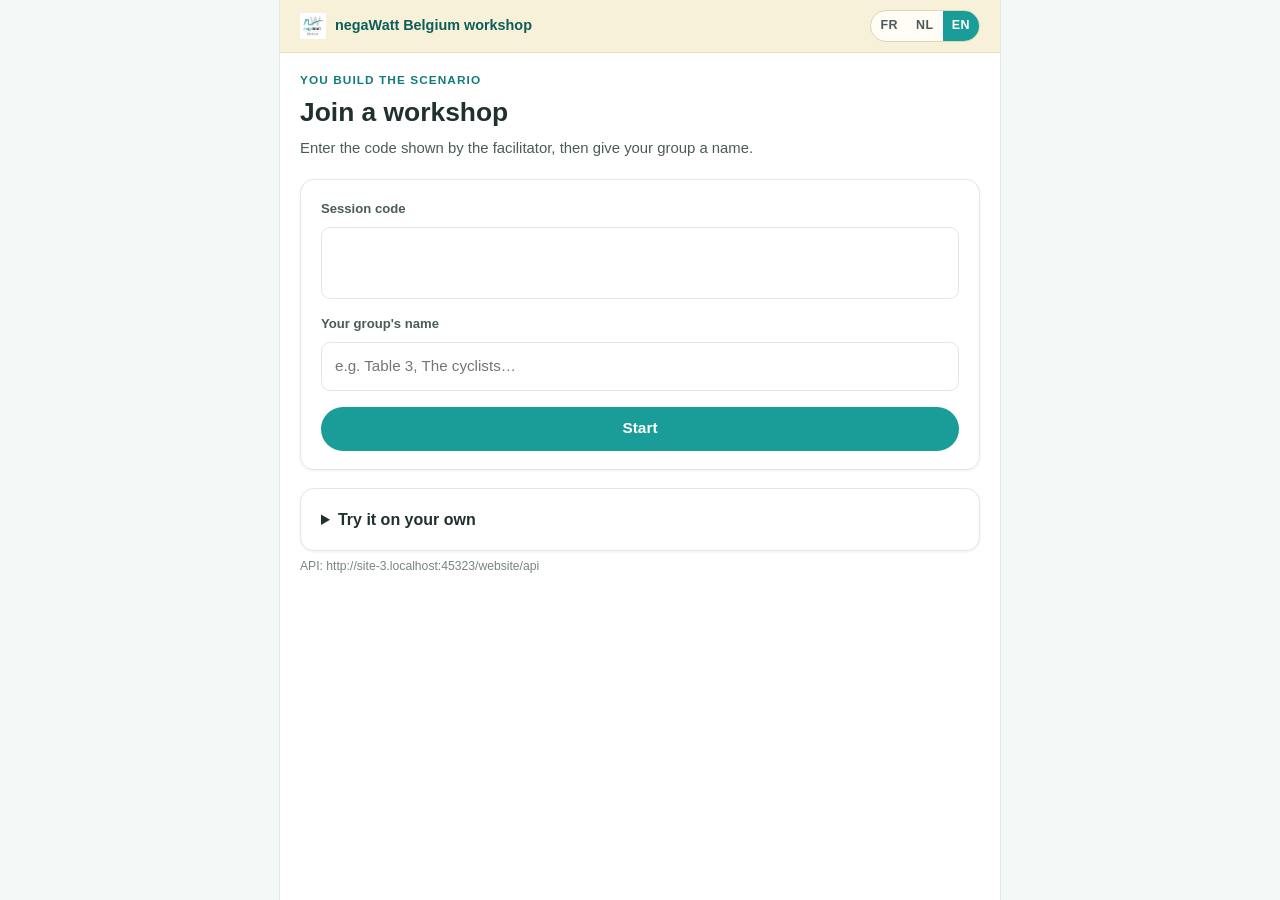
==== commit 5f10a780: "Add workshop history and levers exports for buildings. Prepare for the new sub-setor sections This c" ====
--- a/website/workshop/index.html
+++ b/website/workshop/index.html
@@ -58,7 +58,10 @@
   </main>
 </div>
 
+<!-- One file per sector; a topic names its sector in workshop_content.js.
+     Add a line here when a new sector gets a workshop topic. -->
 <script src="../data/levers_transport.js"></script>
+<script src="../data/levers_buildings.js"></script>
 <script src="../data/workshop_content.js"></script>
 <script src="../assets/js/workshop/i18n.js"></script>
 <script src="../assets/js/workshop/api.js"></script>
--- a/website/assets/css/workshop.css
+++ b/website/assets/css/workshop.css
@@ -293,15 +293,15 @@
 }
 .ws-leverage__value {
   margin: 0;
-  font-weight: 700;
-  font-size: 1rem;
+  font-weight: 800;
+  font-size: 1.15rem;
   color: var(--ink);
   font-variant-numeric: tabular-nums;
 }
-.ws-leverage__delta { margin: 3px 0 0; font-size: .88rem; font-weight: 700; }
-.ws-leverage__delta[data-dir="up"] { color: var(--up); }
-.ws-leverage__delta[data-dir="down"] { color: var(--down); }
-.ws-leverage__delta[data-dir="flat"] { color: var(--flat); }
+.ws-leverage__value[data-dir="up"] { color: var(--up); }
+.ws-leverage__value[data-dir="down"] { color: var(--down); }
+.ws-leverage__value[data-dir="flat"] { color: var(--flat); }
+.ws-leverage__delta { margin: 3px 0 0; font-size: .84rem; color: var(--ink-soft); }
 .ws-leverage__caveat { margin: 7px 0 0; font-size: .74rem; color: var(--muted); }
 .ws-leverage.is-hidden .ws-leverage__value,
 .ws-leverage.is-hidden .ws-leverage__delta { color: var(--muted); font-weight: 600; }
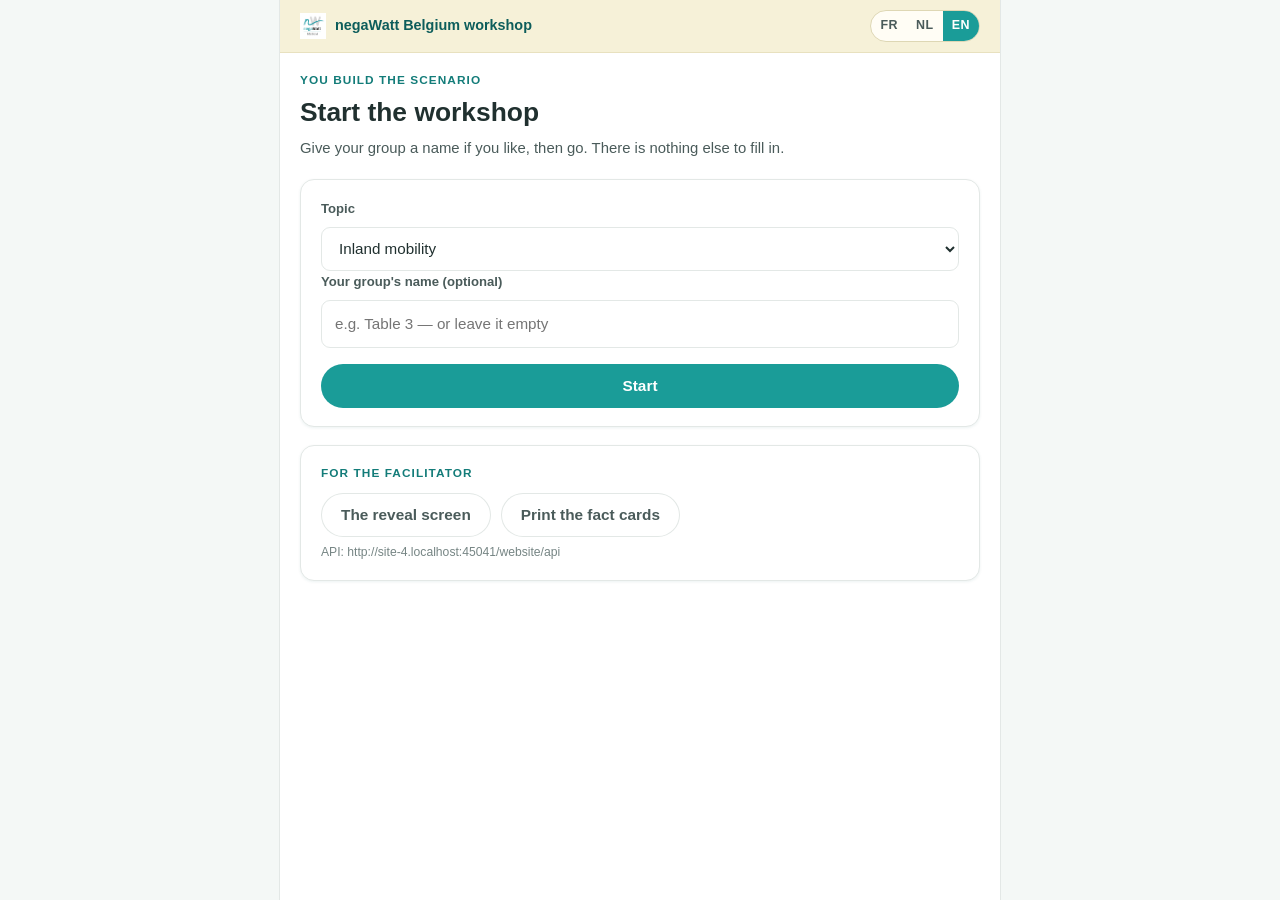
==== commit 8ede9a14: "Simplify the workshop: no sessions, no code, a date filter on the reveal These workshops are small a" ====
--- a/website/workshop/index.html
+++ b/website/workshop/index.html
@@ -1,4 +1,4 @@
-<!-- negaWatt Belgium — workshop entry point: join by code, or create a session. -->
+<!-- negaWatt Belgium — workshop entry point: pick a topic and start. -->
 <meta charset="utf-8">
 <meta name="viewport" content="width=device-width, initial-scale=1, viewport-fit=cover">
 <meta name="robots" content="noindex, nofollow">
@@ -22,38 +22,37 @@
 
     <div>
       <p class="ws-eyebrow" data-ui="app.tagline"></p>
-      <h1 class="ws-question" data-ui="join.title"></h1>
-      <p class="ws-subtitle" data-ui="join.lead"></p>
+      <h1 class="ws-question" data-ui="start.title"></h1>
+      <p class="ws-subtitle" data-ui="start.lead"></p>
     </div>
 
     <div class="ws-panel">
-      <div class="ws-field">
-        <label for="code" data-ui="join.codeLabel"></label>
-        <input class="ws-input ws-code" id="code" maxlength="8" autocapitalize="characters"
-               autocomplete="off" spellcheck="false" inputmode="text"
-               style="text-align:center">
+      <!-- hidden when the content bundle carries a single topic: nothing to pick -->
+      <div class="ws-field ws-hidden" id="topic-field">
+        <label for="topic" data-ui="start.topicLabel"></label>
+        <select class="ws-input" id="topic"></select>
       </div>
-      <div class="ws-field" style="margin-top:14px">
-        <label for="name" data-ui="join.groupLabel"></label>
+      <div class="ws-field" id="name-field">
+        <label for="name" data-ui="start.groupLabel"></label>
         <input class="ws-input" id="name" maxlength="80" autocomplete="off">
       </div>
       <p class="ws-note ws-note--warn ws-hidden" id="error" style="margin-top:14px"></p>
-      <button class="ws-btn" id="btn-join" style="margin-top:16px;width:100%"
-              data-ui="join.start"></button>
+      <button class="ws-btn" id="btn-start" style="margin-top:16px;width:100%"
+              data-ui="start.go"></button>
     </div>
 
-    <details class="ws-panel">
-      <summary style="cursor:pointer;font-weight:700" data-ui="join.solo"></summary>
-      <p class="ws-help" style="margin-top:10px" data-ui="join.soloHint"></p>
-      <div class="ws-field" style="margin-top:10px">
-        <label for="solo-topic" data-ui="facil.topic"></label>
-        <select class="ws-input" id="solo-topic"></select>
+    <!-- For whoever runs the room. Not a participant destination, but there is no
+         separate console any more, so the two links live here. -->
+    <div class="ws-panel">
+      <p class="ws-eyebrow" data-ui="start.facilitator"></p>
+      <div style="display:flex;gap:10px;flex-wrap:wrap;margin-top:10px">
+        <a class="ws-btn ws-btn--ghost" id="link-reveal" style="text-align:center;
+           line-height:44px;text-decoration:none" data-ui="start.openReveal"></a>
+        <a class="ws-btn ws-btn--ghost" id="link-cards" style="text-align:center;
+           line-height:44px;text-decoration:none" data-ui="start.printCards"></a>
       </div>
-      <button class="ws-btn ws-btn--ghost" id="btn-solo"
-              style="margin-top:12px;width:100%" data-ui="join.solo"></button>
-    </details>
-
-    <p class="ws-help" id="api-note"></p>
+      <p class="ws-help" id="api-note"></p>
+    </div>
 
   </main>
 </div>
--- a/website/assets/css/workshop.css
+++ b/website/assets/css/workshop.css
@@ -475,6 +475,38 @@
   color: var(--nw-teal-darker);
 }
 
+/* ------------------------------------------------------------------ filter */
+/* Which sitting is on screen. A facilitator control on a participant-free page,
+   so it stays deliberately small: one line, above the fold, never in the way of
+   the projected answers. */
+.ws-filter {
+  display: flex;
+  align-items: center;
+  gap: 8px;
+  flex-wrap: wrap;
+  padding: 8px 20px 0;
+}
+.ws-filter__label {
+  font-size: .74rem;
+  font-weight: 700;
+  text-transform: uppercase;
+  letter-spacing: .06em;
+  color: var(--muted);
+}
+.ws-filter__date {
+  width: auto;
+  min-height: 34px;
+  padding: 4px 8px;
+  font-size: .82rem;
+}
+.ws-filter__dash { color: var(--muted); }
+.ws-filter__preset {
+  flex: 0 0 auto;
+  min-height: 34px;
+  padding: 0 12px;
+  font-size: .78rem;
+}
+
 /* ------------------------------------------------------------------ reveal */
 .ws-reveal__head { display: flex; align-items: baseline; gap: 12px; flex-wrap: wrap; }
 .ws-dots { margin-top: 6px; }
@@ -518,6 +550,18 @@
 .ws-table th { font-size: .74rem; text-transform: uppercase; letter-spacing: .06em; color: var(--muted); }
 .ws-table td.num { text-align: right; font-variant-numeric: tabular-nums; }
 .ws-scroll { overflow-x: auto; }
+
+/* The reveal screen is built for a projector, but a facilitator may hold it on a
+   phone or a tablet in portrait, where its two badges, the language switch and
+   three long button labels do not fit on one line. Wrap them rather than let the
+   page scroll sideways. */
+@media (max-width: 620px) {
+  .ws-topbar { flex-wrap: wrap; }
+  .ws-actions { flex-wrap: wrap; }
+  /* two per row rather than one, so the sticky bar does not eat the screen */
+  .ws-actions .ws-btn { flex: 1 1 40%; }
+  .ws-filter__date { flex: 1 1 8rem; }
+}
 
 .ws-hidden { display: none !important; }
 
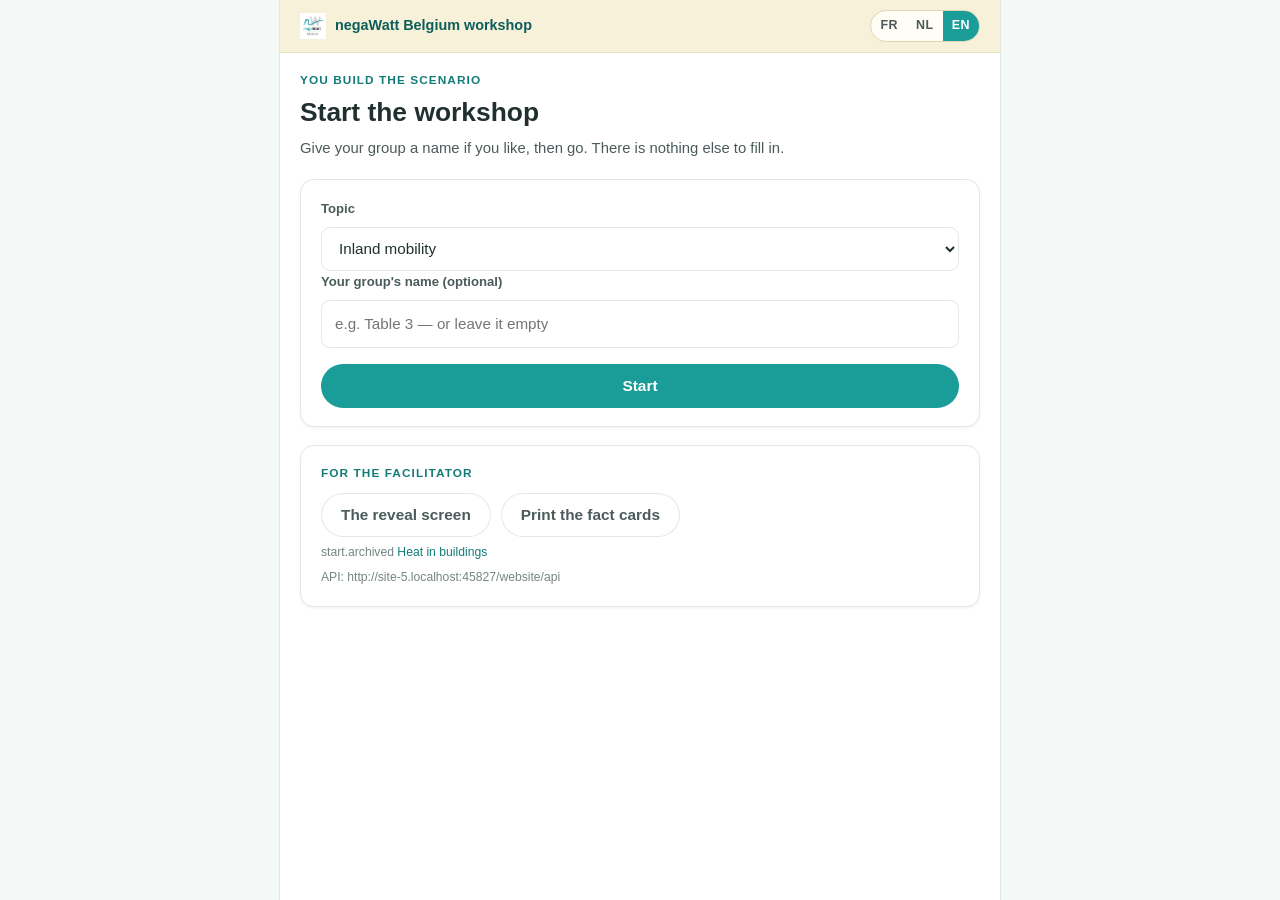
==== commit 853681d7: "Entry page: link the reveal of themes left out of the line-up A theme the line-up no longer offers k" ====
--- a/website/workshop/index.html
+++ b/website/workshop/index.html
@@ -51,6 +51,9 @@
         <a class="ws-btn ws-btn--ghost" id="link-cards" style="text-align:center;
            line-height:44px;text-decoration:none" data-ui="start.printCards"></a>
       </div>
+      <!-- themes kept out of the current line-up: their reveal still shows the
+           sittings that played them (programme.yaml, D69) -->
+      <p class="ws-help ws-hidden" id="archived-themes"></p>
       <p class="ws-help" id="api-note"></p>
     </div>
 
--- a/website/assets/css/workshop.css
+++ b/website/assets/css/workshop.css
@@ -147,6 +147,21 @@
   color: var(--ink-soft);
   font-size: .93rem;
 }
+.ws-subtitle__source { margin: 6px 0 0; font-size: .72rem; color: var(--muted); }
+.ws-subtitle__source a { color: var(--nw-teal-dark); }
+/* The card's sections, in the order of the docx structure (D71): reference
+   points, the answer, the condition, what the answer changes. */
+.ws-section-title,
+.ws-facts h2 {
+  font-size: .78rem;
+  font-weight: 800;
+  text-transform: uppercase;
+  letter-spacing: .08em;
+  color: var(--muted);
+  margin: 0 0 10px;
+}
+.ws-answer > * + * { margin-top: 12px; }
+.ws-field--condition > label { font-size: .95rem; color: var(--ink); }
 
 /* ------------------------------------------------------------------ chart */
 .ws-chart {
@@ -246,6 +261,36 @@
   padding: 0 2px;
 }
 
+/* A question answered in parts (D61): a stack of small sliders, each one a
+   .ws-slider, so the track, the thumb and the grey "unset" thumb are shared. */
+.ws-parts { display: grid; gap: 14px; }
+.ws-parts > .ws-slider__hint { margin: 0; }
+.ws-part {
+  border: 1px solid var(--line);
+  border-radius: var(--radius-sm);
+  padding: 10px 12px 6px;
+  background: #fff;
+}
+.ws-part__head {
+  display: flex;
+  align-items: baseline;
+  justify-content: space-between;
+  gap: 10px;
+}
+.ws-part__label { font-weight: 700; font-size: .95rem; color: var(--ink); }
+.ws-part__value {
+  flex: 0 0 auto;
+  font-weight: 800;
+  color: #8a4419;
+  font-variant-numeric: tabular-nums;
+}
+.ws-part:not(.is-answered) .ws-part__value { color: var(--muted); font-weight: 600; font-size: .85rem; }
+.ws-part__sub { margin: 2px 0 0; font-size: .8rem; color: var(--ink-soft); }
+.ws-part__effect { margin: 2px 0 0; font-size: .8rem; font-weight: 700; color: var(--muted); }
+.ws-part__effect[data-dir="down"] { color: var(--nw-teal-dark); }
+.ws-part__effect[data-dir="up"] { color: #b4532a; }
+.ws-parts__rule { margin: 0; font-size: .8rem; color: var(--muted); }
+
 /* ---------------------------------------------------------------- readout */
 .ws-readout {
   display: flex;
@@ -268,12 +313,6 @@
 .ws-readout.is-empty .ws-readout__num { color: var(--muted); font-size: 1.15rem; }
 .ws-readout__unit { font-size: .95rem; font-weight: 700; color: #8a4419; }
 .ws-readout.is-empty .ws-readout__unit { display: none; }
-.ws-readout__tangible {
-  flex: 1 0 100%;
-  font-size: .88rem;
-  color: #6c5526;
-  margin: 0;
-}
 
 /* --------------------------------------------------------------- leverage */
 .ws-leverage {
@@ -303,18 +342,12 @@
 .ws-leverage__value[data-dir="flat"] { color: var(--flat); }
 .ws-leverage__delta { margin: 3px 0 0; font-size: .84rem; color: var(--ink-soft); }
 .ws-leverage__caveat { margin: 7px 0 0; font-size: .74rem; color: var(--muted); }
+.ws-leverage__tangible { margin: 0 0 6px; font-size: .92rem; color: var(--ink); }
+.ws-leverage__tangible:empty { display: none; }
 .ws-leverage.is-hidden .ws-leverage__value,
 .ws-leverage.is-hidden .ws-leverage__delta { color: var(--muted); font-weight: 600; }
 
 /* ------------------------------------------------------------------ facts */
-.ws-facts h2 {
-  font-size: .78rem;
-  font-weight: 800;
-  text-transform: uppercase;
-  letter-spacing: .08em;
-  color: var(--muted);
-  margin: 0 0 10px;
-}
 .ws-facts__grid {
   display: grid;
   gap: 10px;
@@ -344,6 +377,7 @@
 }
 .ws-fact[data-kind="trend"] .ws-fact__kind { background: #e3edfa; color: #2d5b8e; }
 .ws-fact[data-kind="benchmark"] .ws-fact__kind { background: #eae6f8; color: #55418f; }
+.ws-fact[data-kind="lever"] .ws-fact__kind { background: #fae7e3; color: #8d3a28; }
 .ws-fact[data-kind="tangible"] .ws-fact__kind { background: #e5f5ec; color: #17724a; }
 .ws-fact[data-kind="caution"] .ws-fact__kind { background: #fbf0dd; color: #8a5b12; }
 .ws-fact__text { margin: 0; font-size: .9rem; color: var(--ink-soft); }
@@ -476,15 +510,14 @@
 }
 
 /* ------------------------------------------------------------------ filter */
-/* Which sitting is on screen. A facilitator control on a participant-free page,
-   so it stays deliberately small: one line, above the fold, never in the way of
-   the projected answers. */
+/* Which sitting is on screen. It has the reveal's first page to itself (D68),
+   so the question pages leave the projector to the answers and only recall
+   the window in the top bar. */
 .ws-filter {
   display: flex;
   align-items: center;
   gap: 8px;
   flex-wrap: wrap;
-  padding: 8px 20px 0;
 }
 .ws-filter__label {
   font-size: .74rem;
@@ -493,18 +526,67 @@
   letter-spacing: .06em;
   color: var(--muted);
 }
+.ws-filter__range { display: inline-flex; align-items: center; gap: 8px; }
 .ws-filter__date {
   width: auto;
-  min-height: 34px;
-  padding: 4px 8px;
-  font-size: .82rem;
+  padding: 6px 10px;
 }
 .ws-filter__dash { color: var(--muted); }
 .ws-filter__preset {
   flex: 0 0 auto;
-  min-height: 34px;
-  padding: 0 12px;
-  font-size: .78rem;
+  padding: 0 16px;
+  font-size: .86rem;
+}
+
+/* How many answers the filter holds, all questions together. Redrawn on every
+   poll, so the facilitator can watch the groups finish before starting. */
+.ws-count {
+  margin-top: 18px;
+  padding-top: 16px;
+  border-top: 1px solid var(--line);
+}
+.ws-count__num {
+  margin: 0;
+  font-size: 2.4rem;
+  font-weight: 800;
+  line-height: 1.1;
+  color: var(--nw-teal-darker);
+  font-variant-numeric: tabular-nums;
+}
+.ws-count__meta { margin: 6px 0 0; font-size: .9rem; color: var(--ink-soft); }
+.ws-live { white-space: nowrap; color: var(--nw-teal-dark); font-weight: 700; }
+.ws-live::before {
+  content: "";
+  display: inline-block;
+  width: 8px; height: 8px;
+  margin-right: 6px;
+  border-radius: 50%;
+  background: currentColor;
+  vertical-align: 1px;
+  animation: ws-pulse 2s ease-in-out infinite;
+}
+.ws-live.is-failed { color: #8a4419; }
+.ws-live.is-failed::before { animation: none; }
+@keyframes ws-pulse { 50% { opacity: .25; } }
+@media (prefers-reduced-motion: reduce) {
+  .ws-live::before { animation: none; }
+}
+
+/* The window badge of the top bar doubles as the way back to the filter. */
+.ws-badge--button { border: 0; font-family: inherit; cursor: pointer; }
+.ws-badge--button:hover { background: #c6e2d7; }
+.ws-badge--button[disabled] { cursor: default; background: var(--nw-mint); }
+
+/* The overview recalls the filter its totals were made with. */
+.ws-recap {
+  display: flex;
+  align-items: baseline;
+  flex-wrap: wrap;
+  gap: 4px 10px;
+  margin-top: 4px;
+  font-size: .9rem;
+  font-weight: 700;
+  color: var(--ink-soft);
 }
 
 /* ------------------------------------------------------------------ reveal */
@@ -549,6 +631,13 @@
 }
 .ws-table th { font-size: .74rem; text-transform: uppercase; letter-spacing: .06em; color: var(--muted); }
 .ws-table td.num { text-align: right; font-variant-numeric: tabular-nums; }
+/* the parts of a question answered with several sliders, under its total */
+.ws-table tr.ws-table__whole td,
+.ws-table tr.ws-table__part td { border-bottom: 0; }
+.ws-table tr.ws-table__part td { color: var(--ink-soft); font-size: .82rem; padding-top: 0; padding-bottom: 4px; }
+.ws-table tr.ws-table__part.is-last td { border-bottom: 1px solid var(--line); padding-bottom: 8px; }
+.ws-table tr.ws-table__part td:first-child { padding-left: 22px; }
+.ws-table tr.ws-table__part td:first-child::before { content: "↳ "; color: var(--muted); }
 .ws-scroll { overflow-x: auto; }
 
 /* The reveal screen is built for a projector, but a facilitator may hold it on a
@@ -560,7 +649,10 @@
   .ws-actions { flex-wrap: wrap; }
   /* two per row rather than one, so the sticky bar does not eat the screen */
   .ws-actions .ws-btn { flex: 1 1 40%; }
-  .ws-filter__date { flex: 1 1 8rem; }
+  /* the two dates share a line, the two presets the next one */
+  .ws-filter__label, .ws-filter__range { flex: 1 0 100%; min-width: 0; }
+  .ws-filter__date { flex: 1 1 0; min-width: 0; padding: 6px 8px; }
+  .ws-filter__preset { flex: 1 1 auto; }
 }
 
 .ws-hidden { display: none !important; }
@@ -590,10 +682,24 @@
   display: flex; justify-content: space-between; align-items: flex-start; gap: 12px;
   border-bottom: 1px solid var(--line); padding-bottom: 8px;
 }
-.ws-card__n {
-  font-size: .72rem; font-weight: 800; letter-spacing: .08em; text-transform: uppercase;
-  color: var(--nw-teal-dark); white-space: nowrap;
-}
+/* A question's letter (D63): the one label that is the same on the screen, on
+   the printed card and on the reveal, whatever order a group plays in. */
+.ws-letter {
+  display: inline-flex; align-items: center; justify-content: center;
+  min-width: 1.6em; height: 1.6em; padding: 0 .3em;
+  border: 2px solid var(--nw-teal-dark); border-radius: 6px;
+  font-weight: 800; letter-spacing: 0; line-height: 1;
+  color: var(--nw-teal-darker); background: #fff;
+}
+.ws-card__head .ws-letter {             /* barely wider than the old "3/8": no title rewraps */
+  font-size: 1.05rem; min-width: 1.4em; height: 1.4em; flex: 0 0 auto;
+}
+.ws-eyebrow .ws-letter { font-size: .78rem; margin-left: 6px; vertical-align: 1px; }
+/* An archived question (D69): no longer in the line-up, shown on the reveal for
+   the sittings that answered it. Its letter is the one it was printed with, so it
+   can coincide with a played question's: the dashed grey tells them apart. */
+.ws-letter--archived { border-style: dashed; border-color: var(--muted); color: var(--muted); }
+.ws-progress__dot.is-archived { outline: 1px dashed var(--muted); outline-offset: 1px; }
 .ws-card__q { font-size: 1.02rem; font-weight: 800; margin: 0; line-height: 1.25; }
 .ws-card__sub { font-size: .78rem; color: var(--ink-soft); margin: 4px 0 0; }
 .ws-card__anchor {
@@ -613,8 +719,19 @@
   display: flex; justify-content: space-between; align-items: baseline; gap: 10px;
   font-size: .74rem; color: var(--muted);
 }
-.ws-card__code { font-weight: 800; letter-spacing: .14em; color: var(--nw-teal-darker); }
 .ws-card__scale { font-size: .72rem; color: var(--muted); }
+.ws-card__parts { flex: 1 1 60%; display: grid; gap: 3px; font-size: .8rem; color: var(--ink); }
+.ws-card__part { display: flex; align-items: baseline; gap: 10px; }
+.ws-card__part > span:first-child { flex: 1 1 auto; font-weight: 700; }
+.ws-card__part .ws-card__scale { flex: 0 0 auto; }
+.ws-card__blank { flex: 0 0 22mm; border-bottom: 1px solid var(--ink-soft); height: 1em; }
+.ws-card__rule { margin: 0; font-size: .7rem; color: var(--muted); }
+.ws-card__sub cite { font-style: normal; color: var(--muted); }
+/* « Pour que cela arrive, il faudrait que… »: two lines to write on (D71) */
+.ws-card__condition { font-size: .8rem; color: var(--ink); }
+.ws-card__condition b { display: block; margin-bottom: 2px; }
+.ws-card__line { display: block; height: 1.6em; border-bottom: 1px solid var(--ink-soft); }
+.ws-card__today { font-weight: 500; color: var(--muted); }
 
 .ws-cards__grid { display: grid; gap: 14px; grid-template-columns: 1fr; }
 @media (min-width: 820px) {
@@ -678,3 +795,51 @@
   cursor: pointer;
 }
 .ws-linkbtn:hover { color: var(--nw-teal-dark); }
+
+/* ------------------------------------------------- a plot inside a fact card */
+/* Declared as a fact's `chart:` block in the content YAML and drawn by
+   spark.js, so it appears on the screen, on the printed card and on the reveal
+   from the one declaration. */
+.ws-fact__chart {
+  margin: 10px 0 0;
+  padding: 0;
+}
+.ws-fact__chart figcaption {
+  margin-top: 4px;
+  font-size: .7rem;
+  line-height: 1.35;
+  color: var(--muted);
+}
+.ws-fact__chart figcaption a { color: var(--nw-teal-dark); }
+.ws-card__chart { margin-top: 6px; }
+.ws-card__chart figcaption { font-size: .66rem; }
+
+@media print {
+  .ws-card__chart { margin-top: 4px; break-inside: avoid; }
+  .ws-card__chart figcaption { font-size: 6.5pt; }
+}
+
+/* --------------------------------------------------------------------------
+   The +/- effects chart on the summary screen (opt-in per topic). One bar per
+   lever: what that answer alone does to the sector's 2050 final demand against
+   keeping today's level. Amber bars cost energy, teal bars save it.
+   -------------------------------------------------------------------------- */
+.ws-effects {
+  margin: 20px 0 0;
+  padding: 14px 14px 10px;
+  border: 1px solid var(--line);
+  border-radius: 10px;
+  background: var(--paper-soft, #fbfcfc);
+}
+.ws-effects figcaption { display: flex; flex-direction: column; gap: 2px; margin-bottom: 10px; }
+.ws-effects__title {
+  font-size: .72rem; font-weight: 700; letter-spacing: .08em;
+  text-transform: uppercase; color: var(--ink-soft);
+}
+.ws-effects__caption { font-size: .85rem; color: var(--ink-soft); }
+.ws-effects__total { margin: 8px 0 0; font-size: .88rem; font-weight: 600; color: var(--ink); }
+.ws-effects__note { margin: 4px 0 0; font-size: .76rem; color: var(--muted, #768584); }
+
+@media print {
+  .ws-effects { break-inside: avoid; }
+}
